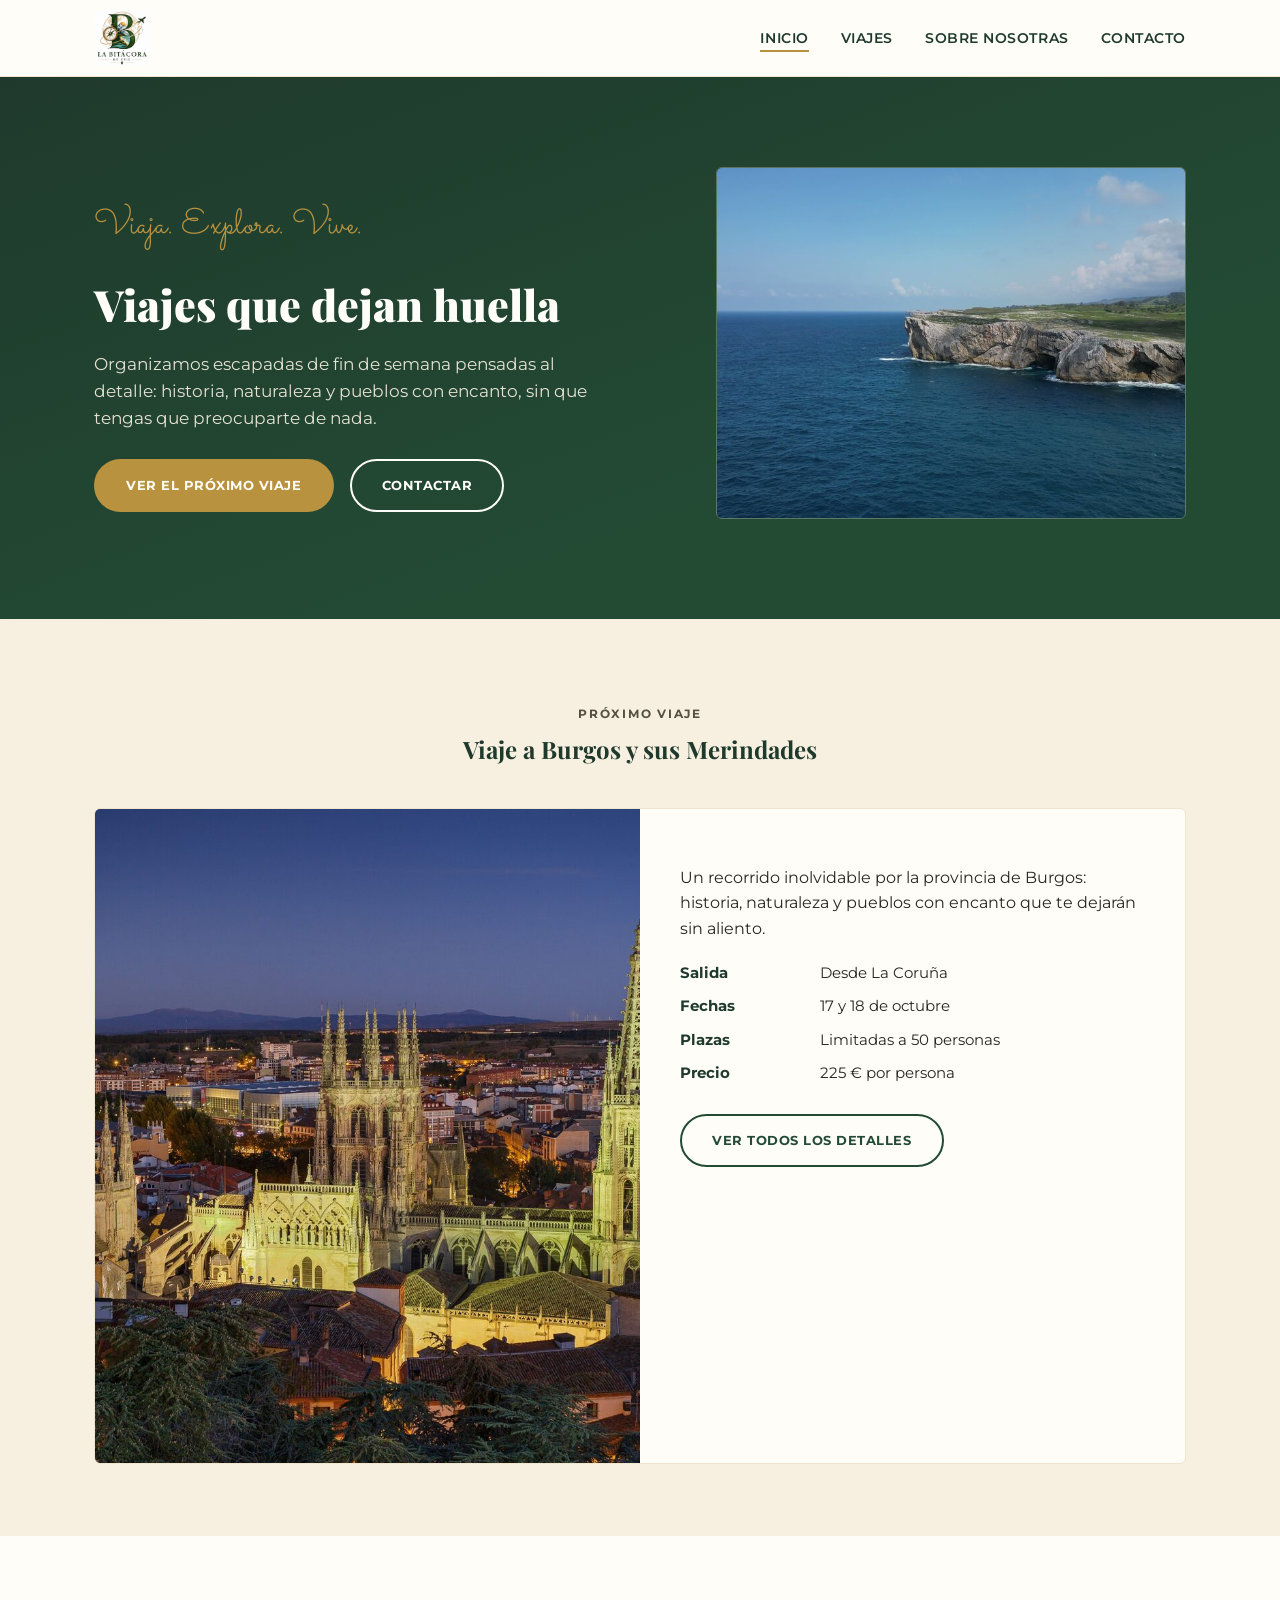
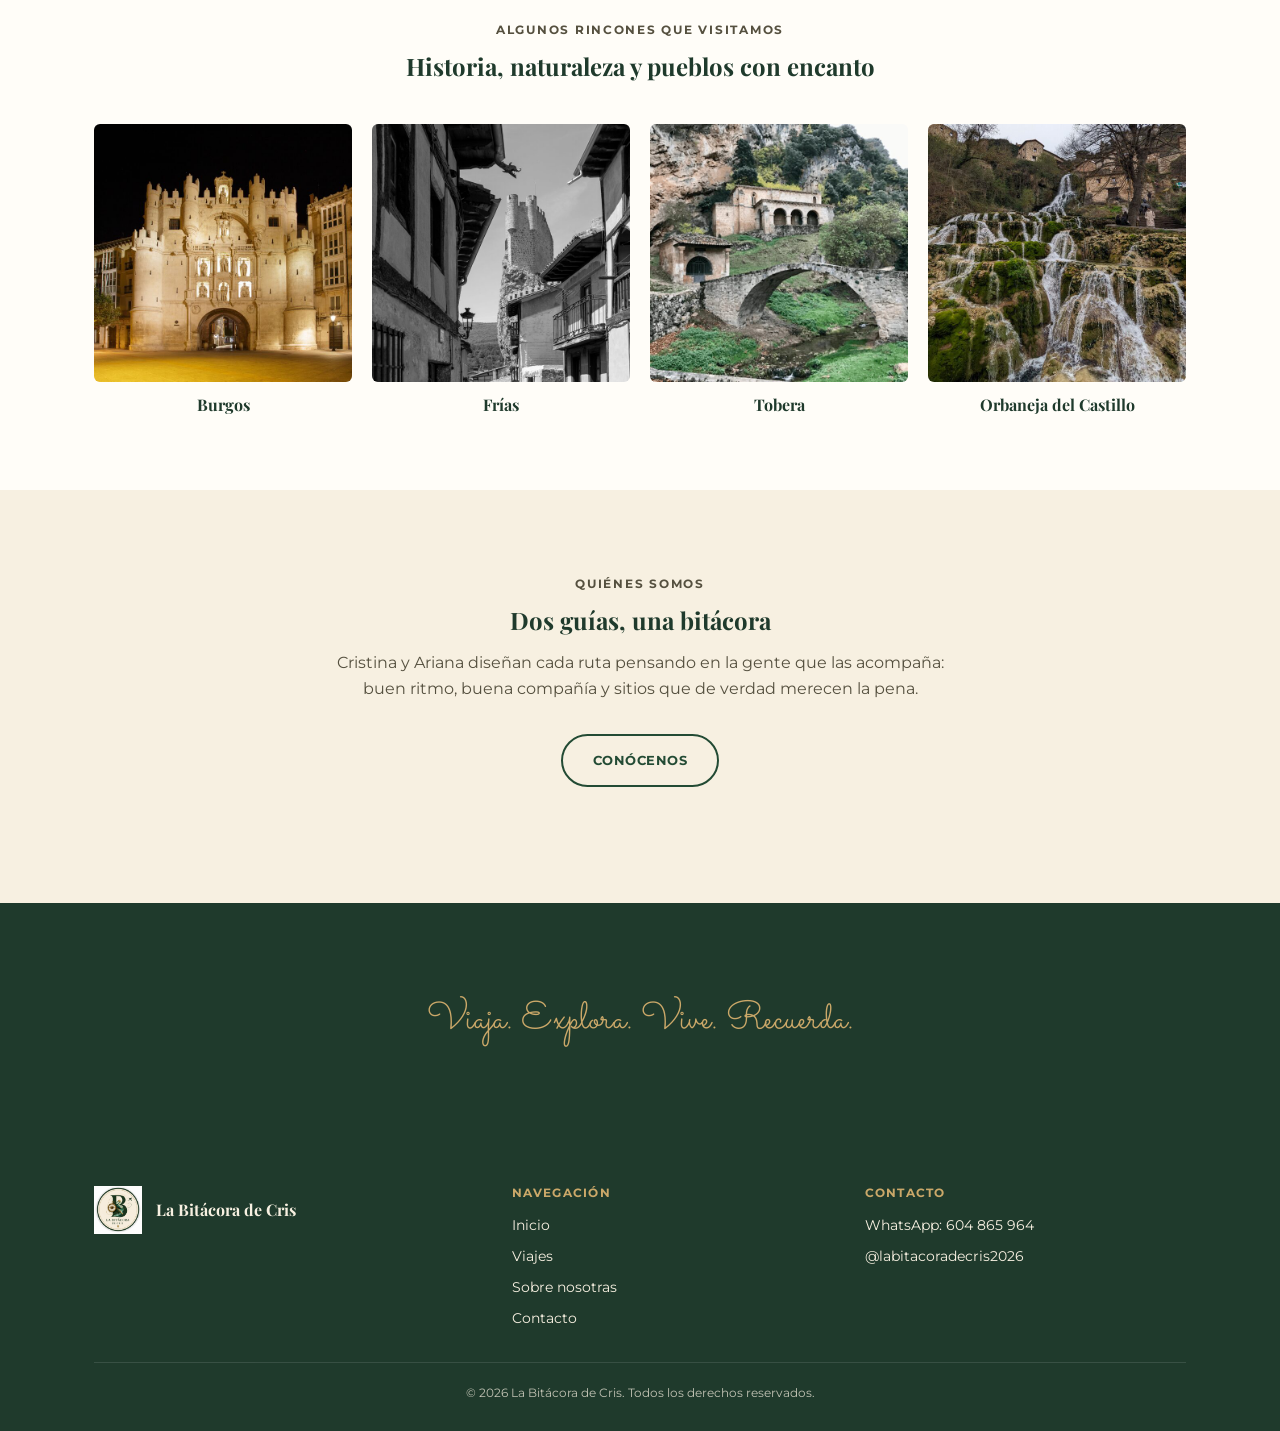
==== index.html @ e2c4e402 "first commit" ====
<!DOCTYPE html>
<html lang="es">
<head>
<meta charset="UTF-8">
<meta name="viewport" content="width=device-width, initial-scale=1.0">
<title>La Bitácora de Cris — Viajes que dejan huella</title>
<meta name="description" content="Viajes organizados desde La Coruña. Historia, naturaleza y pueblos con encanto en cada ruta.">
<link rel="icon" href="images/logo-badge.jpg">
<link rel="stylesheet" href="css/style.css">
</head>
<body>

<header class="site-header">
  <div class="container">
    <a href="index.html" class="brand">
      <img src="images/logo-full.jpg" alt="La Bitácora de Cris">
    </a>
    <nav class="main-nav">
      <ul>
        <li><a href="index.html" class="active">Inicio</a></li>
        <li><a href="viajes.html">Viajes</a></li>
        <li><a href="sobre-nosotras.html">Sobre nosotras</a></li>
        <li><a href="contacto.html">Contacto</a></li>
      </ul>
    </nav>
  </div>
</header>

<section class="hero">
  <div class="container">
    <div>
      <p class="script hero-script">Viaja. Explora. Vive.</p>
      <h1>Viajes que dejan huella</h1>
      <p class="lead">Organizamos escapadas de fin de semana pensadas al detalle: historia, naturaleza y pueblos con encanto, sin que tengas que preocuparte de nada.</p>
      <div class="hero-actions">
        <a href="viajes.html" class="btn btn-primary">Ver el próximo viaje</a>
        <a href="contacto.html" class="btn btn-outline">Contactar</a>
      </div>
    </div>
    <div class="hero-art">
      <video autoplay muted loop playsinline poster="images/hero-seaside-poster.jpg">
        <source src="images/hero-seaside.mp4" type="video/mp4">
      </video>
    </div>
  </div>
</section>

<section>
  <div class="container">
    <div class="section-head">
      <p class="eyebrow">Próximo viaje</p>
      <h2>Viaje a Burgos y sus Merindades</h2>
    </div>
    <div class="trip-card">
      <div class="photo-box"><img src="images/trip-card-burgos.jpg" alt="Catedral de Burgos de noche" loading="lazy"></div>
      <div class="trip-card-body">
        <p>Un recorrido inolvidable por la provincia de Burgos: historia, naturaleza y pueblos con encanto que te dejarán sin aliento.</p>
        <ul class="trip-facts">
          <li><strong>Salida</strong> Desde La Coruña</li>
          <li><strong>Fechas</strong> 17 y 18 de octubre</li>
          <li><strong>Plazas</strong> Limitadas a 50 personas</li>
          <li><strong>Precio</strong> 225 € por persona</li>
        </ul>
        <a href="viajes.html" class="btn btn-outline-dark">Ver todos los detalles</a>
      </div>
    </div>
  </div>
</section>

<section class="bg-alt">
  <div class="container">
    <div class="section-head">
      <p class="eyebrow">Algunos rincones que visitamos</p>
      <h2>Historia, naturaleza y pueblos con encanto</h2>
    </div>
    <div class="gallery-grid">
      <figure>
        <div class="photo-box"><img src="images/gallery-burgos.jpg" alt="Burgos" loading="lazy"></div>
        <figcaption>Burgos</figcaption>
      </figure>
      <figure>
        <div class="photo-box"><img src="images/gallery-frias.jpg" alt="Frías" loading="lazy"></div>
        <figcaption>Frías</figcaption>
      </figure>
      <figure>
        <div class="photo-box"><img src="images/gallery-tobera.jpg" alt="Tobera" loading="lazy"></div>
        <figcaption>Tobera</figcaption>
      </figure>
      <figure>
        <div class="photo-box"><img src="images/gallery-orbaneja.jpg" alt="Orbaneja del Castillo" loading="lazy"></div>
        <figcaption>Orbaneja del Castillo</figcaption>
      </figure>
    </div>
  </div>
</section>

<section>
  <div class="container">
    <div class="section-head">
      <p class="eyebrow">Quiénes somos</p>
      <h2>Dos guías, una bitácora</h2>
      <p>Cristina y Ariana diseñan cada ruta pensando en la gente que las acompaña: buen ritmo, buena compañía y sitios que de verdad merecen la pena.</p>
      <a href="sobre-nosotras.html" class="btn btn-outline-dark" style="margin-top: 16px;">Conócenos</a>
    </div>
  </div>
</section>

<section class="values-strip">
  <div class="container">
    <p class="script">Viaja. Explora. Vive. Recuerda.</p>
  </div>
</section>

<footer class="site-footer">
  <div class="container">
    <div class="footer-grid">
      <div>
        <div class="footer-brand">
          <img src="images/logo-badge.jpg" alt="La Bitácora de Cris">
          <span class="name">La Bitácora de Cris</span>
        </div>
      </div>
      <div>
        <h4>Navegación</h4>
        <ul>
          <li><a href="index.html">Inicio</a></li>
          <li><a href="viajes.html">Viajes</a></li>
          <li><a href="sobre-nosotras.html">Sobre nosotras</a></li>
          <li><a href="contacto.html">Contacto</a></li>
        </ul>
      </div>
      <div>
        <h4>Contacto</h4>
        <ul>
          <li><a href="https://wa.me/34604865964" target="_blank" rel="noopener">WhatsApp: 604 865 964</a></li>
          <li><a href="https://instagram.com/labitacoradecris2026" target="_blank" rel="noopener">@labitacoradecris2026</a></li>
        </ul>
      </div>
    </div>
    <div class="footer-bottom">
      &copy; 2026 La Bitácora de Cris. Todos los derechos reservados.
    </div>
  </div>
</footer>

</body>
</html>
---- css/style.css ----
@import url('https://fonts.googleapis.com/css2?family=Playfair+Display:ital,wght@0,500;0,600;0,700;0,900;1,600&family=Sacramento&family=Montserrat:wght@400;500;600;700&display=swap');

:root {
  --green-deep: #1f3a2c;
  --green: #234b34;
  --green-light: #3c6b4c;
  --cream: #f7f0e1;
  --cream-dark: #efe4cc;
  --gold: #b8923f;
  --gold-light: #cba869;
  --ink: #2a2620;
  --paper: #fffdf8;
  --radius: 6px;
  --max-width: 1140px;
}

* { box-sizing: border-box; }

html { scroll-behavior: smooth; }

body {
  margin: 0;
  font-family: 'Montserrat', sans-serif;
  color: var(--ink);
  background: var(--cream);
  line-height: 1.6;
}

img { max-width: 100%; display: block; }

a { color: inherit; text-decoration: none; }

h1, h2, h3, h4 {
  font-family: 'Playfair Display', serif;
  color: var(--green-deep);
  margin: 0 0 0.5em;
  line-height: 1.15;
}

h1 { font-weight: 900; }
h2 { font-weight: 700; }

.script {
  font-family: 'Sacramento', cursive;
  font-weight: 400;
  color: var(--gold);
  line-height: 1;
}

.container {
  max-width: var(--max-width);
  margin: 0 auto;
  padding: 0 24px;
}

.eyebrow {
  font-family: 'Montserrat', sans-serif;
  letter-spacing: 0.14em;
  text-transform: uppercase;
  font-size: 0.78rem;
  font-weight: 700;
  color: var(--green);
}

.eyebrow.on-dark { color: var(--gold-light); }

/* Buttons */
.btn {
  display: inline-block;
  padding: 14px 30px;
  border-radius: 999px;
  font-family: 'Montserrat', sans-serif;
  font-weight: 700;
  letter-spacing: 0.04em;
  text-transform: uppercase;
  font-size: 0.82rem;
  border: 2px solid transparent;
  cursor: pointer;
  transition: transform 0.15s ease, background 0.15s ease, color 0.15s ease;
}

.btn-primary {
  background: var(--gold);
  color: var(--paper);
}
.btn-primary:hover { background: var(--gold-light); transform: translateY(-1px); }

.btn-outline {
  background: transparent;
  border-color: var(--paper);
  color: var(--paper);
}
.btn-outline:hover { background: var(--paper); color: var(--green-deep); }

.btn-outline-dark {
  background: transparent;
  border-color: var(--green);
  color: var(--green);
}
.btn-outline-dark:hover { background: var(--green); color: var(--paper); }

/* Header */
.site-header {
  background: var(--paper);
  border-bottom: 1px solid var(--cream-dark);
  position: sticky;
  top: 0;
  z-index: 50;
}

.site-header .container {
  display: flex;
  align-items: center;
  justify-content: space-between;
  padding-top: 10px;
  padding-bottom: 10px;
}

.brand {
  display: flex;
  align-items: center;
  gap: 12px;
}

.brand img {
  height: 56px;
  width: auto;
}

.brand-text {
  font-family: 'Playfair Display', serif;
  line-height: 1.05;
}
.brand-text .name {
  font-weight: 700;
  font-size: 1.15rem;
  color: var(--green-deep);
}
.brand-text .tagline {
  font-family: 'Montserrat', sans-serif;
  font-size: 0.62rem;
  letter-spacing: 0.12em;
  text-transform: uppercase;
  color: var(--gold);
}

.main-nav ul {
  list-style: none;
  display: flex;
  gap: 32px;
  margin: 0;
  padding: 0;
}

.main-nav a {
  font-weight: 600;
  font-size: 0.85rem;
  letter-spacing: 0.04em;
  text-transform: uppercase;
  color: var(--green-deep);
  padding-bottom: 4px;
  border-bottom: 2px solid transparent;
}

.main-nav a:hover,
.main-nav a.active {
  border-bottom-color: var(--gold);
}

.nav-toggle { display: none; }

/* Hero */
.hero {
  background: linear-gradient(160deg, var(--green-deep), var(--green) 70%);
  color: var(--paper);
  padding: 90px 0 100px;
  position: relative;
  overflow: hidden;
}

.hero .container {
  display: grid;
  grid-template-columns: 1.1fr 0.9fr;
  gap: 48px;
  align-items: center;
}

.hero h1 {
  color: var(--paper);
  font-size: 2.7rem;
  margin-top: 6px;
}

.hero p.lead {
  font-size: 1.05rem;
  max-width: 46ch;
  color: var(--cream);
  opacity: 0.92;
}

.hero-script {
  font-size: 2.2rem;
}

.hero-actions {
  margin-top: 28px;
  display: flex;
  gap: 16px;
  flex-wrap: wrap;
}

.hero-art {
  aspect-ratio: 4/3;
  border-radius: var(--radius);
  border: 1px solid rgba(255,255,255,0.25);
  overflow: hidden;
  position: relative;
  display: flex;
  align-items: center;
  justify-content: center;
  text-align: center;
  padding: 24px;
}

.hero-art video,
.hero-art img {
  position: absolute;
  inset: 0;
  width: 100%;
  height: 100%;
  object-fit: cover;
}

.hero-art .placeholder-label {
  font-family: 'Montserrat', sans-serif;
  font-size: 0.72rem;
  letter-spacing: 0.1em;
  text-transform: uppercase;
  color: var(--cream);
  opacity: 0.7;
}

/* Real photo boxes (replace .photo-placeholder once an image exists) */
.photo-box {
  position: relative;
  overflow: hidden;
  border-radius: var(--radius);
  background: var(--cream-dark);
}
.photo-box img {
  width: 100%;
  height: 100%;
  object-fit: cover;
  display: block;
}

/* Hero sections with a background photo + tint (used on interior pages) */
.hero-photo {
  position: relative;
  background-size: cover;
  background-position: center;
}
.hero-photo::before {
  content: '';
  position: absolute;
  inset: 0;
  background: linear-gradient(160deg, rgba(31,58,44,0.92), rgba(35,75,52,0.82) 70%);
}
.hero-photo .container { position: relative; z-index: 1; }

.cta-photo {
  position: relative;
  background-size: cover;
  background-position: center;
  color: var(--paper);
}
.cta-photo::before {
  content: '';
  position: absolute;
  inset: 0;
  background: linear-gradient(160deg, rgba(31,58,44,0.9), rgba(31,58,44,0.75));
}
.cta-photo .container { position: relative; z-index: 1; }
.cta-photo h2 { color: var(--paper); }
.cta-photo p { color: var(--cream); }

/* Photo placeholder blocks (swap for real photos) */
.photo-placeholder {
  background: linear-gradient(135deg, var(--cream-dark), #e3d6b3);
  border: 1px solid var(--gold-light);
  border-radius: var(--radius);
  display: flex;
  align-items: center;
  justify-content: center;
  text-align: center;
  color: var(--green);
  font-size: 0.72rem;
  letter-spacing: 0.08em;
  text-transform: uppercase;
  font-weight: 600;
  padding: 12px;
  min-height: 160px;
}

/* Sections */
section { padding: 72px 0; }

.section-head {
  text-align: center;
  max-width: 640px;
  margin: 0 auto 44px;
}

.section-head p { color: #55503f; }

.bg-alt { background: var(--paper); }

/* Gallery grid on home */
.gallery-grid {
  display: grid;
  grid-template-columns: repeat(4, 1fr);
  gap: 20px;
}

.gallery-grid figure { margin: 0; }
.gallery-grid .photo-placeholder,
.gallery-grid .photo-box { aspect-ratio: 1/1; min-height: 0; }
.gallery-grid figcaption {
  margin-top: 10px;
  text-align: center;
  font-family: 'Playfair Display', serif;
  font-weight: 700;
  color: var(--green-deep);
}

/* Featured trip card */
.trip-card {
  background: var(--paper);
  border: 1px solid var(--cream-dark);
  border-radius: var(--radius);
  overflow: hidden;
  display: grid;
  grid-template-columns: 1fr 1fr;
}

.trip-card .photo-placeholder,
.trip-card .photo-box { border-radius: 0; border: none; min-height: 100%; }

.trip-card-body { padding: 40px; }

.trip-facts {
  list-style: none;
  padding: 0;
  margin: 20px 0 28px;
  display: grid;
  gap: 10px;
  font-size: 0.92rem;
}

.trip-facts li { display: flex; gap: 10px; }
.trip-facts strong { color: var(--green-deep); min-width: 130px; display: inline-block; }

.price-tag {
  display: inline-flex;
  flex-direction: column;
  align-items: center;
  justify-content: center;
  background: var(--green-deep);
  color: var(--paper);
  border-radius: 50%;
  width: 108px;
  height: 108px;
  font-family: 'Playfair Display', serif;
}
.price-tag .amount { font-size: 1.5rem; font-weight: 900; color: var(--gold-light); }
.price-tag .unit { font-size: 0.55rem; letter-spacing: 0.08em; text-transform: uppercase; }

/* Trip page facts bar */
.facts-bar {
  background: var(--green-deep);
  color: var(--paper);
}
.facts-bar .container {
  display: flex;
  flex-wrap: wrap;
  gap: 24px;
  justify-content: space-between;
  align-items: center;
  padding: 28px 24px;
}
.fact {
  display: flex;
  align-items: center;
  gap: 10px;
  font-size: 0.85rem;
}
.fact .fact-icon {
  width: 34px; height: 34px;
  border-radius: 50%;
  border: 1px solid var(--gold-light);
  display: flex; align-items: center; justify-content: center;
  font-size: 0.95rem;
  flex-shrink: 0;
}
.fact strong { display: block; font-size: 0.95rem; }

/* Destination stops */
.stops-grid {
  display: grid;
  grid-template-columns: repeat(4, 1fr);
  gap: 24px;
}
.stop-card {
  background: var(--paper);
  border-radius: var(--radius);
  overflow: hidden;
  border: 1px solid var(--cream-dark);
}
.stop-card .photo-placeholder,
.stop-card .photo-box { border-radius: 0; border: none; aspect-ratio: 4/3; }
.stop-card-body { padding: 18px 20px 22px; }
.stop-card-body h3 { font-size: 1.1rem; margin-bottom: 8px; }
.stop-card-body p { font-size: 0.88rem; color: #55503f; margin: 0; }

/* Includes list */
.includes-panel {
  background: var(--cream-dark);
  border-radius: var(--radius);
  padding: 40px;
  display: grid;
  grid-template-columns: 1fr 1fr;
  gap: 40px;
}
.includes-panel ul { list-style: none; padding: 0; margin: 0; display: grid; gap: 14px; }
.includes-panel li { display: flex; gap: 12px; align-items: flex-start; font-weight: 600; }
.includes-panel li::before {
  content: '✓';
  color: var(--paper);
  background: var(--green);
  border-radius: 50%;
  width: 22px; height: 22px;
  flex-shrink: 0;
  display: flex; align-items: center; justify-content: center;
  font-size: 0.7rem;
}

.perks-row {
  display: grid;
  grid-template-columns: repeat(3, 1fr);
  gap: 24px;
  margin-top: 48px;
}
.perk { text-align: center; }
.perk .perk-icon {
  width: 56px; height: 56px;
  border-radius: 50%;
  background: var(--green-deep);
  color: var(--gold-light);
  display: flex; align-items: center; justify-content: center;
  margin: 0 auto 14px;
  font-size: 1.3rem;
}
.perk h4 { font-size: 1rem; margin-bottom: 6px; }
.perk p { font-size: 0.85rem; color: #55503f; margin: 0; }

.notice-box {
  margin-top: 48px;
  border: 1px solid var(--gold);
  background: #fbf6e9;
  border-radius: var(--radius);
  padding: 20px 24px;
  display: flex;
  gap: 16px;
  font-size: 0.88rem;
}
.notice-box .notice-icon { font-size: 1.3rem; }

/* About page bios */
.bio-grid {
  display: grid;
  grid-template-columns: 1fr 1fr;
  gap: 40px;
}
.bio-card {
  background: var(--paper);
  border: 1px solid var(--cream-dark);
  border-radius: var(--radius);
  overflow: hidden;
}
.bio-card .photo-placeholder { border-radius: 0; border: none; aspect-ratio: 1/1; }
.bio-card-body { padding: 28px 30px 32px; }
.bio-card-body .role { color: var(--gold); font-weight: 700; font-size: 0.78rem; text-transform: uppercase; letter-spacing: 0.08em; margin-bottom: 12px; display: block; }
.bio-card-body p.edit-note {
  margin-top: 14px;
  font-size: 0.78rem;
  color: #9a8f6f;
  font-style: italic;
}

.values-strip {
  text-align: center;
  padding: 60px 0;
  background: var(--green-deep);
  color: var(--paper);
}
.values-strip .script { font-size: 2.4rem; color: var(--gold-light); }

/* Contact page */
.contact-grid {
  display: grid;
  grid-template-columns: 1fr 1fr;
  gap: 48px;
  align-items: start;
}
.contact-info {
  background: var(--paper);
  border: 1px solid var(--cream-dark);
  border-radius: var(--radius);
  padding: 36px;
}
.contact-item {
  display: flex;
  gap: 16px;
  align-items: flex-start;
  margin-bottom: 26px;
}
.contact-item:last-child { margin-bottom: 0; }
.contact-item .contact-icon {
  width: 44px; height: 44px;
  border-radius: 50%;
  background: var(--cream-dark);
  color: var(--green-deep);
  display: flex; align-items: center; justify-content: center;
  flex-shrink: 0;
  font-size: 1.1rem;
}
.contact-item h4 { margin: 0 0 4px; font-size: 1rem; }
.contact-item p, .contact-item a { margin: 0; font-size: 0.92rem; }
.contact-item a.link { color: var(--green); font-weight: 600; }

.form-embed {
  background: var(--paper);
  border: 1px solid var(--cream-dark);
  border-radius: var(--radius);
  overflow: hidden;
  min-height: 480px;
}
.form-embed iframe { width: 100%; height: 480px; border: 0; display: block; }
.form-fallback {
  padding: 40px;
  text-align: center;
  color: #55503f;
}

/* Footer */
.site-footer {
  background: var(--green-deep);
  color: var(--cream);
  padding: 48px 0 28px;
}
.footer-grid {
  display: grid;
  grid-template-columns: 1.2fr 1fr 1fr;
  gap: 32px;
  margin-bottom: 32px;
}
.footer-brand { display: flex; gap: 14px; align-items: center; }
.footer-brand img { height: 48px; }
.footer-brand .name { font-family: 'Playfair Display', serif; font-weight: 700; }
.site-footer h4 {
  color: var(--gold-light);
  font-family: 'Montserrat', sans-serif;
  text-transform: uppercase;
  font-size: 0.78rem;
  letter-spacing: 0.1em;
  margin-bottom: 14px;
}
.site-footer ul { list-style: none; padding: 0; margin: 0; display: grid; gap: 8px; font-size: 0.9rem; }
.site-footer a:hover { color: var(--gold-light); }
.footer-bottom {
  border-top: 1px solid rgba(255,255,255,0.15);
  padding-top: 20px;
  font-size: 0.78rem;
  opacity: 0.75;
  text-align: center;
}

/* Responsive */
@media (max-width: 860px) {
  .main-nav { display: none; }
  .hero .container { grid-template-columns: 1fr; }
  .gallery-grid { grid-template-columns: repeat(2, 1fr); }
  .stops-grid { grid-template-columns: repeat(2, 1fr); }
  .trip-card { grid-template-columns: 1fr; }
  .trip-card .photo-placeholder,
  .trip-card .photo-box { min-height: 220px; }
  .includes-panel { grid-template-columns: 1fr; }
  .perks-row { grid-template-columns: 1fr; }
  .bio-grid { grid-template-columns: 1fr; }
  .contact-grid { grid-template-columns: 1fr; }
  .footer-grid { grid-template-columns: 1fr; }
  .facts-bar .container { flex-direction: column; align-items: flex-start; }
}
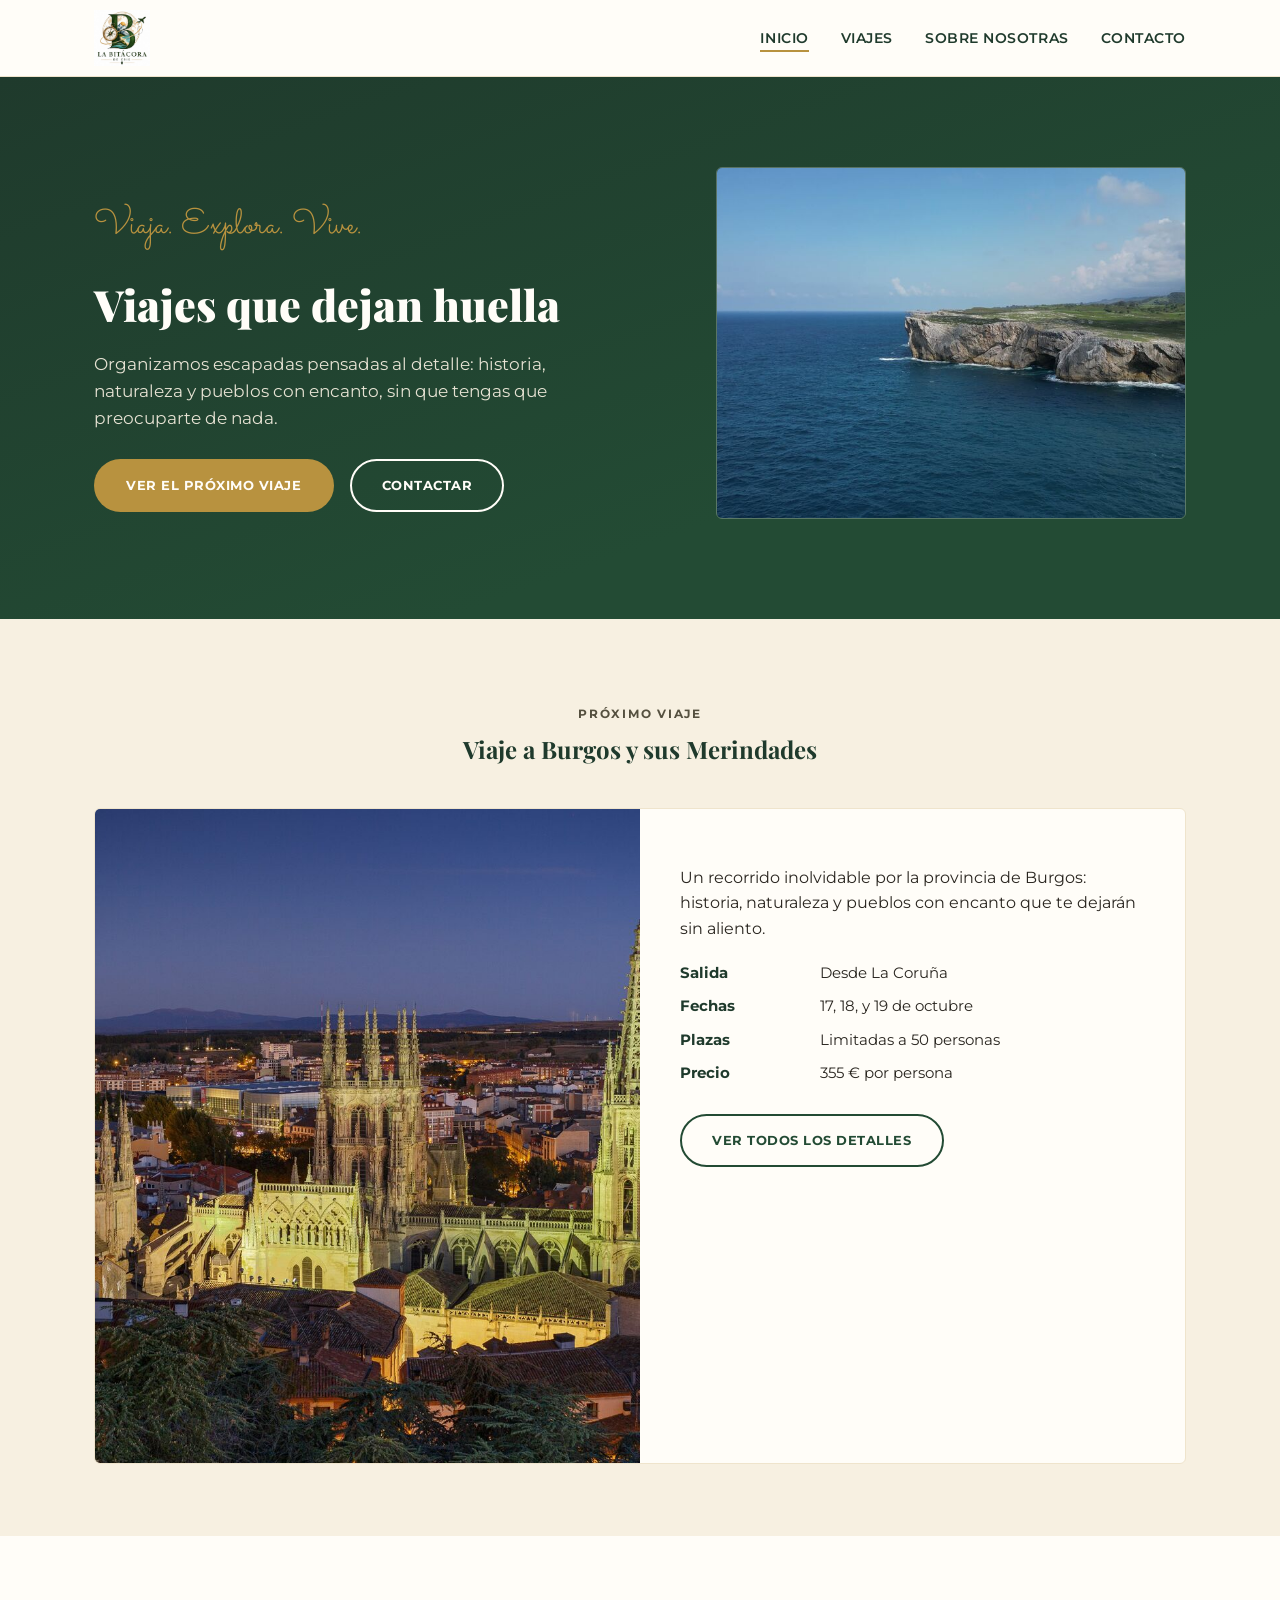
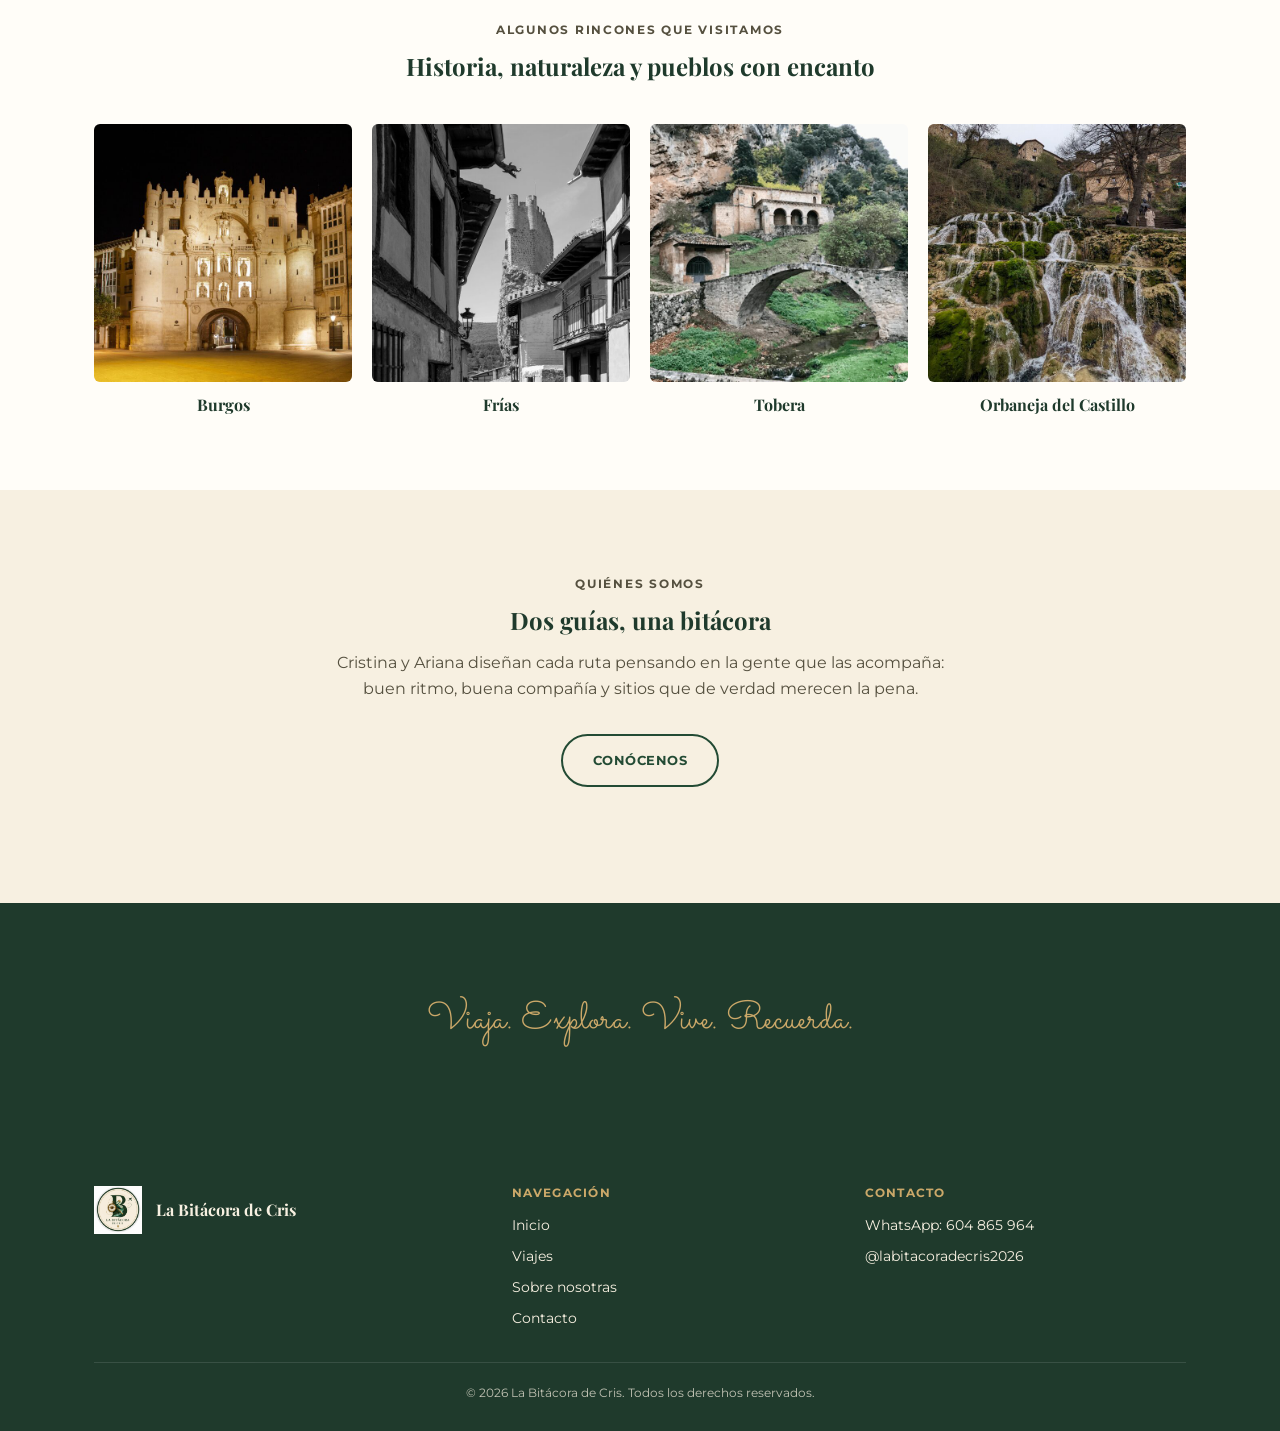
==== commit 8d0e25e5: "cris updates" ====
--- a/index.html
+++ b/index.html
@@ -4,8 +4,30 @@
 <meta charset="UTF-8">
 <meta name="viewport" content="width=device-width, initial-scale=1.0">
 <title>La Bitácora de Cris — Viajes que dejan huella</title>
-<meta name="description" content="Viajes organizados desde La Coruña. Historia, naturaleza y pueblos con encanto en cada ruta.">
-<link rel="icon" href="images/logo-badge.jpg">
+<meta name="description" content="Escapadas organizadas con historia, naturaleza y pueblos con encanto. Descubre el próximo viaje de La Bitácora de Cris y vive una aventura que deja huella.">
+<link rel="canonical" href="https://bitacoracris.com/">
+<meta name="theme-color" content="#1f3a2c">
+
+<link rel="icon" type="image/png" sizes="32x32" href="images/favicon-32.png">
+<link rel="icon" type="image/png" sizes="192x192" href="images/favicon-192.png">
+<link rel="apple-touch-icon" href="images/apple-touch-icon.png">
+
+<meta property="og:type" content="website">
+<meta property="og:site_name" content="La Bitácora de Cris">
+<meta property="og:locale" content="es_ES">
+<meta property="og:url" content="https://bitacoracris.com/">
+<meta property="og:title" content="La Bitácora de Cris — Viajes que dejan huella">
+<meta property="og:description" content="Viaje a Burgos y sus Merindades: 17 y 18 de octubre, desde 225 € por persona. Historia, naturaleza y pueblos con encanto. Plazas limitadas.">
+<meta property="og:image" content="https://bitacoracris.com/images/og-image.jpg">
+<meta property="og:image:width" content="1200">
+<meta property="og:image:height" content="630">
+<meta property="og:image:alt" content="Viaje a Burgos y sus Merindades — La Bitácora de Cris">
+
+<meta name="twitter:card" content="summary_large_image">
+<meta name="twitter:title" content="La Bitácora de Cris — Viajes que dejan huella">
+<meta name="twitter:description" content="Viaje a Burgos y sus Merindades: 17 y 18 de octubre, desde 225 € por persona. Historia, naturaleza y pueblos con encanto.">
+<meta name="twitter:image" content="https://bitacoracris.com/images/og-image.jpg">
+
 <link rel="stylesheet" href="css/style.css">
 </head>
 <body>
@@ -15,7 +37,7 @@
     <a href="index.html" class="brand">
       <img src="images/logo-full.jpg" alt="La Bitácora de Cris">
     </a>
-    <nav class="main-nav">
+    <nav class="main-nav" id="main-nav">
       <ul>
         <li><a href="index.html" class="active">Inicio</a></li>
         <li><a href="viajes.html">Viajes</a></li>
@@ -23,15 +45,19 @@
         <li><a href="contacto.html">Contacto</a></li>
       </ul>
     </nav>
+    <button class="nav-toggle" aria-label="Abrir menú" aria-expanded="false" aria-controls="main-nav">
+      <span></span><span></span><span></span>
+    </button>
   </div>
 </header>
+<noscript><style>.main-nav{max-height:none!important;position:static!important;overflow:visible!important;} .main-nav ul{flex-direction:row!important;padding:0!important;} .main-nav a{border-bottom:none!important;padding:0!important;} .nav-toggle{display:none!important;}</style></noscript>
 
 <section class="hero">
   <div class="container">
     <div>
       <p class="script hero-script">Viaja. Explora. Vive.</p>
       <h1>Viajes que dejan huella</h1>
-      <p class="lead">Organizamos escapadas de fin de semana pensadas al detalle: historia, naturaleza y pueblos con encanto, sin que tengas que preocuparte de nada.</p>
+      <p class="lead">Organizamos escapadas pensadas al detalle: historia, naturaleza y pueblos con encanto, sin que tengas que preocuparte de nada.</p>
       <div class="hero-actions">
         <a href="viajes.html" class="btn btn-primary">Ver el próximo viaje</a>
         <a href="contacto.html" class="btn btn-outline">Contactar</a>
@@ -57,9 +83,9 @@
         <p>Un recorrido inolvidable por la provincia de Burgos: historia, naturaleza y pueblos con encanto que te dejarán sin aliento.</p>
         <ul class="trip-facts">
           <li><strong>Salida</strong> Desde La Coruña</li>
-          <li><strong>Fechas</strong> 17 y 18 de octubre</li>
+          <li><strong>Fechas</strong> 17, 18, y 19 de octubre</li>
           <li><strong>Plazas</strong> Limitadas a 50 personas</li>
-          <li><strong>Precio</strong> 225 € por persona</li>
+          <li><strong>Precio</strong> 355 € por persona</li>
         </ul>
         <a href="viajes.html" class="btn btn-outline-dark">Ver todos los detalles</a>
       </div>
@@ -143,5 +169,6 @@
   </div>
 </footer>
 
+<script src="js/nav.js"></script>
 </body>
 </html>
--- a/css/style.css
+++ b/css/style.css
@@ -167,7 +167,30 @@
   border-bottom-color: var(--gold);
 }
 
-.nav-toggle { display: none; }
+.nav-toggle {
+  display: none;
+  flex-direction: column;
+  justify-content: center;
+  align-items: flex-end;
+  gap: 5px;
+  width: 40px;
+  height: 40px;
+  background: transparent;
+  border: none;
+  padding: 0;
+  cursor: pointer;
+}
+.nav-toggle span {
+  display: block;
+  height: 2px;
+  width: 100%;
+  background: var(--green-deep);
+  border-radius: 2px;
+  transition: transform 0.2s ease, opacity 0.2s ease, width 0.2s ease;
+}
+.nav-toggle[aria-expanded="true"] span:nth-child(1) { transform: translateY(7px) rotate(45deg); }
+.nav-toggle[aria-expanded="true"] span:nth-child(2) { opacity: 0; }
+.nav-toggle[aria-expanded="true"] span:nth-child(3) { transform: translateY(-7px) rotate(-45deg); width: 100%; }
 
 /* Hero */
 .hero {
@@ -283,6 +306,15 @@
 .cta-photo .container { position: relative; z-index: 1; }
 .cta-photo h2 { color: var(--paper); }
 .cta-photo p { color: var(--cream); }
+
+/* Shared interior-page heroes (kept as classes so mobile can override padding) */
+.hero-simple .container,
+.hero-viajes .container {
+  grid-template-columns: 1fr;
+  text-align: center;
+}
+.hero-simple { padding: 60px 0 80px; }
+.hero-viajes { padding: 60px 0 72px; }
 
 /* Photo placeholder blocks (swap for real photos) */
 .photo-placeholder {
@@ -487,7 +519,8 @@
   border-radius: var(--radius);
   overflow: hidden;
 }
-.bio-card .photo-placeholder { border-radius: 0; border: none; aspect-ratio: 1/1; }
+.bio-card .photo-placeholder,
+.bio-card .photo-box { border-radius: 0; border: none; aspect-ratio: 1/1; }
 .bio-card-body { padding: 28px 30px 32px; }
 .bio-card-body .role { color: var(--gold); font-weight: 700; font-size: 0.78rem; text-transform: uppercase; letter-spacing: 0.08em; margin-bottom: 12px; display: block; }
 .bio-card-body p.edit-note {
@@ -506,50 +539,43 @@
 .values-strip .script { font-size: 2.4rem; color: var(--gold-light); }
 
 /* Contact page */
-.contact-grid {
-  display: grid;
-  grid-template-columns: 1fr 1fr;
-  gap: 48px;
-  align-items: start;
-}
-.contact-info {
+.contact-cards {
+  display: grid;
+  grid-template-columns: repeat(3, 1fr);
+  gap: 24px;
+}
+.contact-card {
   background: var(--paper);
   border: 1px solid var(--cream-dark);
   border-radius: var(--radius);
-  padding: 36px;
-}
-.contact-item {
-  display: flex;
-  gap: 16px;
-  align-items: flex-start;
-  margin-bottom: 26px;
-}
-.contact-item:last-child { margin-bottom: 0; }
-.contact-item .contact-icon {
-  width: 44px; height: 44px;
+  padding: 30px 26px;
+  text-align: center;
+}
+.contact-card .contact-icon {
+  width: 48px; height: 48px;
   border-radius: 50%;
   background: var(--cream-dark);
   color: var(--green-deep);
   display: flex; align-items: center; justify-content: center;
+  margin: 0 auto 16px;
+  font-size: 1.2rem;
+}
+.contact-card h4 { margin: 0 0 6px; font-size: 1rem; }
+.contact-card p, .contact-card a.link { margin: 0; font-size: 0.92rem; }
+.contact-card a.link { color: var(--green); font-weight: 600; word-break: break-word; }
+
+.contact-card-qr {
+  grid-column: 1 / -1;
+  display: flex;
+  align-items: center;
+  gap: 28px;
+  text-align: left;
+}
+.contact-card-qr img {
+  width: 130px;
+  border-radius: var(--radius);
+  border: 1px solid var(--cream-dark);
   flex-shrink: 0;
-  font-size: 1.1rem;
-}
-.contact-item h4 { margin: 0 0 4px; font-size: 1rem; }
-.contact-item p, .contact-item a { margin: 0; font-size: 0.92rem; }
-.contact-item a.link { color: var(--green); font-weight: 600; }
-
-.form-embed {
-  background: var(--paper);
-  border: 1px solid var(--cream-dark);
-  border-radius: var(--radius);
-  overflow: hidden;
-  min-height: 480px;
-}
-.form-embed iframe { width: 100%; height: 480px; border: 0; display: block; }
-.form-fallback {
-  padding: 40px;
-  text-align: center;
-  color: #55503f;
 }
 
 /* Footer */
@@ -587,7 +613,30 @@
 
 /* Responsive */
 @media (max-width: 860px) {
-  .main-nav { display: none; }
+  .nav-toggle { display: flex; }
+
+  .main-nav {
+    position: absolute;
+    top: 100%;
+    left: 0;
+    right: 0;
+    background: var(--paper);
+    border-bottom: 1px solid var(--cream-dark);
+    max-height: 0;
+    overflow: hidden;
+    transition: max-height 0.25s ease;
+  }
+  .main-nav.open { max-height: 320px; }
+  .main-nav ul { flex-direction: column; gap: 0; padding: 4px 24px 12px; }
+  .main-nav a {
+    display: block;
+    padding: 14px 2px;
+    border-bottom: 1px solid var(--cream-dark);
+  }
+  .main-nav li:last-child a { border-bottom: none; }
+  .main-nav a.active,
+  .main-nav a:hover { border-bottom-color: var(--cream-dark); color: var(--gold); }
+
   .hero .container { grid-template-columns: 1fr; }
   .gallery-grid { grid-template-columns: repeat(2, 1fr); }
   .stops-grid { grid-template-columns: repeat(2, 1fr); }
@@ -597,7 +646,33 @@
   .includes-panel { grid-template-columns: 1fr; }
   .perks-row { grid-template-columns: 1fr; }
   .bio-grid { grid-template-columns: 1fr; }
-  .contact-grid { grid-template-columns: 1fr; }
+  .contact-cards { grid-template-columns: repeat(2, 1fr); }
   .footer-grid { grid-template-columns: 1fr; }
   .facts-bar .container { flex-direction: column; align-items: flex-start; }
 }
+
+@media (max-width: 600px) {
+  .brand img { height: 44px; }
+
+  section { padding: 48px 0; }
+  .section-head { margin-bottom: 32px; }
+
+  .hero { padding: 48px 0 56px; }
+  .hero h1 { font-size: 2rem; }
+  .hero-script { font-size: 1.7rem; }
+  .hero-simple { padding: 44px 0 56px; }
+  .hero-viajes { padding: 44px 0 48px; }
+
+  .trip-card-body { padding: 26px 22px; }
+  .includes-panel { padding: 26px 22px; }
+  .contact-card { padding: 24px 20px; }
+  .bio-card-body { padding: 22px 20px 26px; }
+
+  .stops-grid { grid-template-columns: 1fr; }
+
+  .price-tag { width: 84px; height: 84px; }
+  .price-tag .amount { font-size: 1.15rem; }
+
+  .contact-cards { grid-template-columns: 1fr; }
+  .contact-card-qr { flex-direction: column; text-align: center; }
+}
